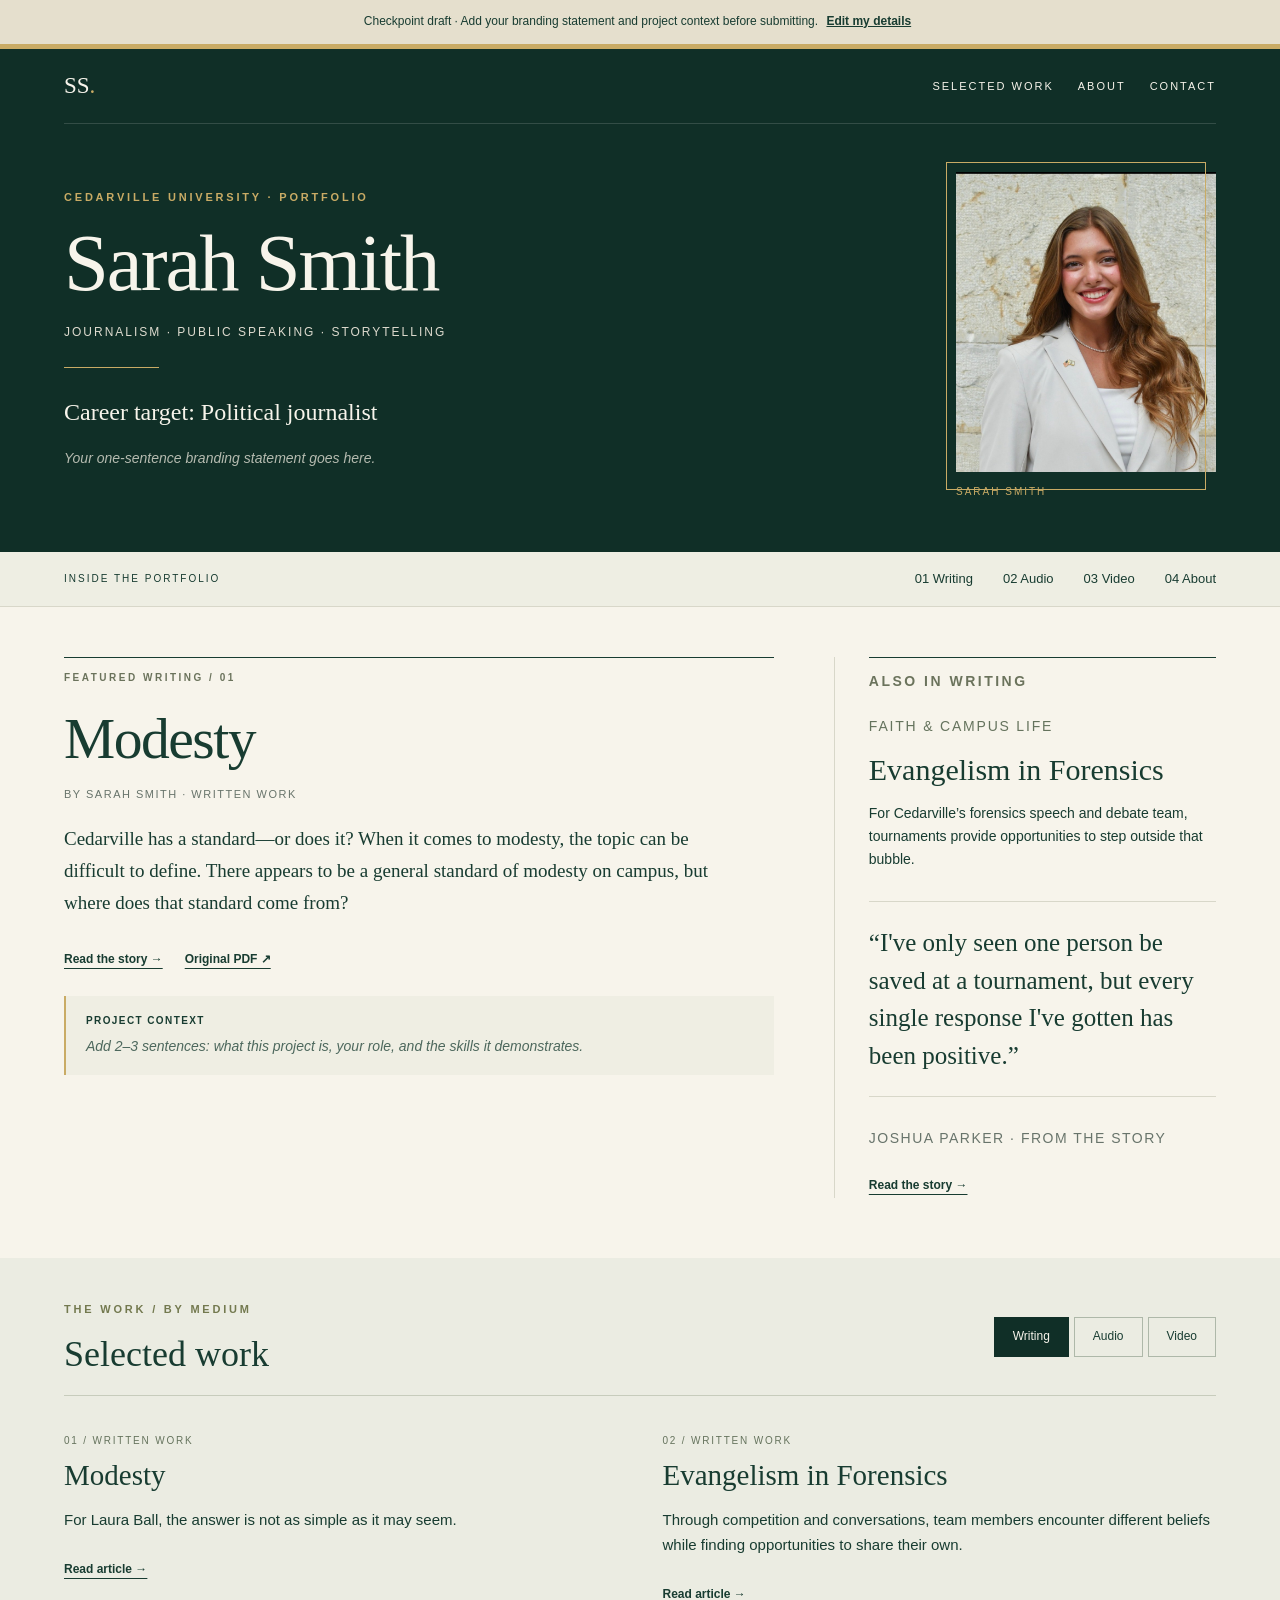
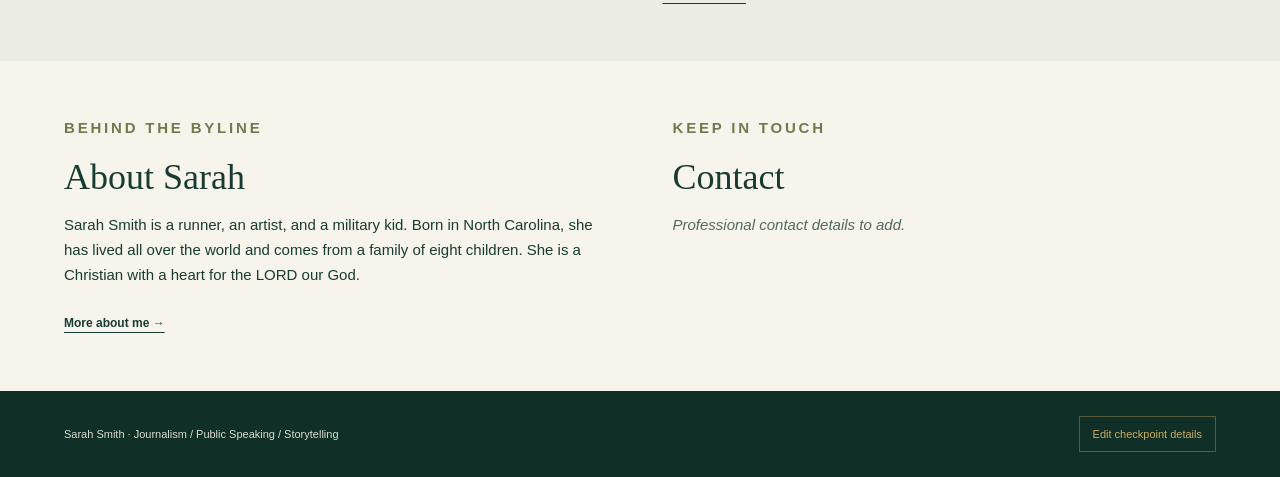
==== index.html @ ce6e9c33 "Add files via upload" ====
<!doctype html>
<html lang="en"><head><meta charset="UTF-8"><meta name="viewport" content="width=device-width,initial-scale=1"><meta name="description" content="Sarah Smith — journalism, public speaking and storytelling. Writing, radio and video portfolio."><title>Sarah Smith | Journalism & Storytelling</title><link rel="stylesheet" href="style.css"></head>
<body><a class="skip" href="#main">Skip to content</a>
<div class="draft-note" id="draft-note">Checkpoint draft · Add your branding statement and project context before submitting. <button type="button" data-edit>Edit my details</button></div>
<header class="masthead"><div class="wrap topline"><a href="#" class="wordmark">SS<span style="color:var(--gold)">.</span></a><nav aria-label="Main navigation"><a href="#work">Selected work</a><a href="about.html">About</a><a href="#contact">Contact</a></nav></div>
<div class="wrap identity"><div><p class="eyebrow">Cedarville University · Portfolio</p><h1>Sarah Smith</h1><p class="disciplines">Journalism · Public Speaking · Storytelling</p><div class="rule"></div><p class="target" data-copy="target">Career target: Political journalist</p><p class="brand" data-copy="brand"><span class="pending">Your one-sentence branding statement goes here.</span></p></div><figure class="portrait"><img src="assets/headshot.jpg" alt="Sarah Smith smiling in a professional headshot" width="1000" height="1250"><figcaption>Sarah Smith</figcaption></figure></div></header>
<div class="contents"><div class="wrap"><p>Inside the portfolio</p><nav aria-label="Content areas"><a href="#work" data-tab="writing">01 Writing</a><a href="#work" data-tab="audio">02 Audio</a><a href="#work" data-tab="video">03 Video</a><a href="about.html">04 About</a></nav></div></div>
<main id="main"><section class="wrap feature" aria-labelledby="featured-title"><article><p class="section-label">Featured writing / 01</p><h2 id="featured-title">Modesty</h2><p class="byline">By Sarah Smith · Written work</p><p class="excerpt">Cedarville has a standard—or does it? When it comes to modesty, the topic can be difficult to define. There appears to be a general standard of modesty on campus, but where does that standard come from?</p><a class="link" href="modesty.html">Read the story →</a><a class="link" href="assets/modesty.pdf" target="_blank" rel="noopener">Original PDF ↗</a><div class="context"><strong>Project context</strong><div data-copy="context"><span class="pending">Add 2–3 sentences: what this project is, your role, and the skills it demonstrates.</span></div></div></article><aside class="sidebar"><p class="section-label">Also in writing</p><p class="medium">Faith &amp; campus life</p><h3>Evangelism in Forensics</h3><p>For Cedarville’s forensics speech and debate team, tournaments provide opportunities to step outside that bubble.</p><blockquote class="quote">“I've only seen one person be saved at a tournament, but every single response I've gotten has been positive.”</blockquote><p class="byline">Joshua Parker · From the story</p><a class="link" href="evangelism-in-forensics.html">Read the story →</a></aside></section>
<section class="archive" id="work"><div class="wrap"><div class="archive-head"><div><p class="eyebrow" style="color:#73794f">The work / By medium</p><h2>Selected work</h2></div><div class="tabs" role="tablist" aria-label="Work categories"><button id="tab-writing" role="tab" aria-selected="true" aria-controls="panel-writing" data-tab="writing">Writing</button><button id="tab-audio" role="tab" aria-selected="false" aria-controls="panel-audio" tabindex="-1" data-tab="audio">Audio</button><button id="tab-video" role="tab" aria-selected="false" aria-controls="panel-video" tabindex="-1" data-tab="video">Video</button></div></div>
<div id="panel-writing" role="tabpanel" aria-labelledby="tab-writing"><div class="writing-list"><article class="work"><span class="medium">01 / Written work</span><h3>Modesty</h3><p>For Laura Ball, the answer is not as simple as it may seem.</p><a class="link" href="modesty.html">Read article →</a></article><article class="work"><span class="medium">02 / Written work</span><h3>Evangelism in Forensics</h3><p>Through competition and conversations, team members encounter different beliefs while finding opportunities to share their own.</p><a class="link" href="evangelism-in-forensics.html">Read article →</a></article></div></div>
<div id="panel-audio" role="tabpanel" aria-labelledby="tab-audio" hidden><div class="media-layout"><article class="work"><span class="medium">03 / Radio story &amp; script</span><h3>ALT 2 Recap</h3><audio controls preload="metadata" style="width:100%;margin:12px 0" aria-label="Sarah Smith’s ALT Night radio story"><source src="assets/alt-night.mp3" type="audio/mpeg">Your browser cannot play this audio. <a href="assets/alt-night.mp3">Download the radio story</a>.</audio><p class="script">Excitement is building at Cedarville University as students look forward to ALT Night Two this weekend.</p><a class="link" href="alt-night-script.html">Read the script →</a><a class="link" href="assets/alt-night-script.pdf" target="_blank" rel="noopener">Original PDF ↗</a></article><div><p class="section-label">Audio / ALT Night Two</p><p>Listen to the radio story, or read the supplied script.</p><a class="link" href="assets/alt-night.mp3" download>Download audio ↓</a></div></div></div>
<div id="panel-video" role="tabpanel" aria-labelledby="tab-video" hidden><div class="media-layout"><video controls playsinline preload="none" poster="assets/video-poster.jpg" aria-label="ALT Night Two video"><source src="assets/alt-night-video.mp4" type="video/mp4">Your browser cannot play this video. <a href="assets/alt-night-video.mp4">Download the ALT Night Two video</a>.</video><article class="work"><span class="medium">04 / Video</span><h3>ALT Night Two</h3><p>57 seconds · Video</p><p class="pending">Your role, project context, and captions still to add.</p><a class="link" href="assets/alt-night-video.mp4" download>Download video ↓</a></article></div></div>
</div></section>
<section id="about" class="wrap about"><div><p class="eyebrow" style="color:#73794f">Behind the byline</p><h2>About Sarah</h2><p data-copy="bio">Sarah Smith is a runner, an artist, and a military kid. Born in North Carolina, she has lived all over the world and comes from a family of eight children. She is a Christian with a heart for the LORD our God.</p><a class="link" href="about.html">More about me →</a></div><div id="contact"><p class="eyebrow" style="color:#73794f">Keep in touch</p><h2>Contact</h2><p id="contact-copy" class="pending">Professional contact details to add.</p><a id="email-link" class="link" hidden></a><a id="linkedin-link" class="link" target="_blank" rel="noopener" hidden>LinkedIn ↗</a></div></section></main>
<footer class="footer"><div class="wrap"><span>Sarah Smith · Journalism / Public Speaking / Storytelling</span><button type="button" data-edit>Edit checkpoint details</button></div></footer>
<dialog id="editor"><form id="details-form"><h2>Make it yours</h2><p>Add your own wording. Save updates this preview in this browser. Download updated homepage to keep the changes for publishing.</p><label for="target">Career target</label><input id="target" name="target" value="Career target: Political journalist"><label for="brand">One-sentence branding statement</label><textarea id="brand" name="brand" placeholder="Who are you, what value do you bring, and where are you headed?"></textarea><label for="context">Featured project context — 2–3 sentences</label><textarea id="context" name="context" placeholder="What is Modesty? What was your role? Which skills does it demonstrate?"></textarea><label for="bio">About you — optional for this checkpoint</label><textarea id="bio" name="bio"></textarea><label for="email">Professional email — optional</label><input type="email" id="email" name="email"><label for="linkedin">LinkedIn URL — optional</label><input type="url" id="linkedin" name="linkedin" placeholder="https://www.linkedin.com/in/..."><label for="plan">Completion plan for your Canvas comment — 2–3 sentences</label><textarea id="plan" name="plan" placeholder="What will you add or improve? When will you finish it?"></textarea><p>Your completion plan stays here for copying into Canvas; it is not displayed on the public portfolio.</p><div class="actions"><button type="submit">Save my wording</button><button type="button" class="secondary" id="download-page">Download updated homepage</button><button type="button" class="secondary" id="close-editor">Close</button></div><p id="status" role="status"></p></form></dialog>
<script type="application/json" id="portfolio-data">{"bio": "Sarah Smith is a runner, an artist, and a military kid. Born in North Carolina, she has lived all over the world and comes from a family of eight children. She is a Christian with a heart for the LORD our God."}</script>
<script>
(function(){
 const key='sarah-portfolio-checkpoint-v1';
 const embedded=JSON.parse(document.getElementById('portfolio-data').textContent);
 let saved={};try{saved=JSON.parse(localStorage.getItem(key)||'{}')}catch(e){}
 let data={target:'Career target: Political journalist',...embedded,...saved};
 const form=document.getElementById('details-form'),dialog=document.getElementById('editor');
 function render(){
  const fallback={target:'Career target: Political journalist',brand:'Your one-sentence branding statement goes here.',context:'Add 2–3 sentences: what this project is, your role, and the skills it demonstrates.',bio:'Your introduction, professional interests, and motivation can go here.'};['target','brand','context','bio'].forEach(k=>{const el=document.querySelector('[data-copy="'+k+'"]');el.textContent=data[k]||fallback[k];el.classList.toggle('pending',!data[k])});
  for(const k of ['target','brand','context','bio','email','linkedin','plan'])form.elements[k].value=data[k]||'';
  const email=document.getElementById('email-link');email.hidden=!data.email;if(data.email){email.textContent=data.email;email.href='mailto:'+data.email}
  const linked=document.getElementById('linkedin-link');let valid=false;try{const u=new URL(data.linkedin);valid=u.protocol==='https:'&&(u.hostname==='linkedin.com'||u.hostname.endsWith('.linkedin.com'))}catch(e){}linked.hidden=!valid;if(valid)linked.href=data.linkedin;
  document.getElementById('contact-copy').hidden=!!data.email||valid;
  document.getElementById('draft-note').hidden=!!data.brand&&!!data.context;
 }
 function collect(){for(const k of ['target','brand','context','bio','email','linkedin','plan'])data[k]=form.elements[k].value.trim();}
 function save(){collect();try{localStorage.setItem(key,JSON.stringify(data))}catch(e){}render();}
 document.querySelectorAll('[data-edit]').forEach(b=>b.addEventListener('click',()=>dialog.showModal()));
 document.getElementById('close-editor').onclick=()=>dialog.close();
 form.onsubmit=e=>{e.preventDefault();save();document.getElementById('status').textContent='Saved in this browser. Download the updated homepage to keep these changes for publishing.'};
 document.getElementById('download-page').onclick=()=>{save();const copy=document.documentElement.cloneNode(true);copy.querySelector('#portfolio-data').textContent=JSON.stringify(data).replace(/</g,'\u003c');copy.querySelector('#editor').removeAttribute('open');copy.querySelector('#status').textContent='';const blob=new Blob(['<!doctype html>\n'+copy.outerHTML],{type:'text/html'});const url=URL.createObjectURL(blob);const a=document.createElement('a');a.href=url;a.download='index.html';a.click();setTimeout(()=>URL.revokeObjectURL(url),1500);document.getElementById('status').textContent='Downloaded index.html. Replace the original index.html in your portfolio folder with this file.'};
 function select(name,focus){document.querySelectorAll('[role="tab"]').forEach(b=>{const on=b.dataset.tab===name;b.setAttribute('aria-selected',String(on));b.tabIndex=on?0:-1;if(on&&focus)b.focus()});document.querySelectorAll('[role="tabpanel"]').forEach(p=>p.hidden=p.id!=='panel-'+name);if(name!=='video')document.querySelector('video').pause();}
 document.querySelectorAll('[data-tab]').forEach(b=>b.addEventListener('click',()=>select(b.dataset.tab,false)));
 document.querySelector('[role="tablist"]').addEventListener('keydown',e=>{const names=['writing','audio','video'];let n=names.indexOf(document.activeElement.dataset.tab);if(e.key==='ArrowRight')n=(n+1)%3;else if(e.key==='ArrowLeft')n=(n+2)%3;else if(e.key==='Home')n=0;else if(e.key==='End')n=2;else return;e.preventDefault();select(names[n],true)});
 render();
})();
</script></body></html>
---- style.css ----
:root{--green:#102f27;--deep:#0b251f;--gold:#c9ab65;--paper:#f7f4eb;--ink:#183c31;--muted:#68746b;--line:#d8d7c9}*{box-sizing:border-box}html{scroll-behavior:smooth}body{margin:0;background:var(--paper);color:var(--ink);font-family:Arial,Helvetica,sans-serif;line-height:1.65}button,input,textarea{font:inherit}a{color:inherit;text-underline-offset:5px}button,a{touch-action:manipulation}button{cursor:pointer}a:focus-visible,button:focus-visible,input:focus-visible,textarea:focus-visible{outline:3px solid #a67e2f;outline-offset:5px}.wrap{width:min(1180px,90%);margin:auto}.masthead{background:var(--green);color:var(--paper);border-top:5px solid var(--gold)}.topline{display:flex;justify-content:space-between;align-items:center;gap:20px;padding:18px 0;border-bottom:1px solid #ffffff25;font-size:11px;letter-spacing:2px;text-transform:uppercase}.wordmark{font-family:Georgia,serif;font-size:23px;letter-spacing:0;text-decoration:none}.topline nav{display:flex;gap:24px}.topline nav a{text-decoration:none}.identity{display:grid;grid-template-columns:1fr 260px;gap:70px;padding:48px 0 52px;align-items:center}.eyebrow{font-size:11px;letter-spacing:2.8px;text-transform:uppercase;font-weight:700;color:var(--gold);margin:0 0 15px}.identity h1{font-family:Georgia,serif;font-size:clamp(54px,6.3vw,86px);font-weight:400;line-height:1.05;margin:0 0 17px;letter-spacing:-2px}.disciplines{font-size:12px;letter-spacing:2px;text-transform:uppercase;color:#dedbcf}.rule{height:1px;width:95px;background:var(--gold);margin:25px 0}.target{font-family:Georgia,serif;font-size:24px;margin:0 0 12px;font-weight:400}.brand{max-width:620px;font-size:16px;color:#edeade}.pending{font-size:14px;font-style:italic;opacity:.75}.portrait{position:relative}.portrait img{width:100%;height:300px;object-fit:cover;object-position:center 24%;display:block}.portrait:before{content:'';position:absolute;inset:-10px 10px 10px -10px;border:1px solid var(--gold);pointer-events:none}.portrait figcaption{font-size:10px;letter-spacing:2px;text-transform:uppercase;padding-top:12px;color:var(--gold)}figure{margin:0}.contents{border-bottom:1px solid var(--line);background:#eeeee3}.contents .wrap{display:flex;justify-content:space-between;align-items:center;padding:16px 0}.contents p{font-size:10px;letter-spacing:2px;text-transform:uppercase;margin:0}.contents nav{display:flex;gap:30px;font-size:13px}.contents a{text-decoration:none}.feature{display:grid;grid-template-columns:1.3fr .7fr;gap:60px;margin:50px auto 60px}.section-label{font-size:10px;letter-spacing:2.5px;text-transform:uppercase;font-weight:bold;color:#6b735c;border-top:1px solid var(--ink);padding-top:12px;margin:0 0 22px}.feature h2{font:400 clamp(37px,4.5vw,61px)/1.08 Georgia,serif;letter-spacing:-1.5px;margin:0 0 15px}.byline{font-size:11px;letter-spacing:1.5px;text-transform:uppercase;color:var(--muted)}.excerpt{font:19px/1.7 Georgia,serif;max-width:650px}.link{display:inline-block;margin:12px 22px 0 0;font-size:12px;font-weight:bold}.context{margin:24px 0 0;padding:17px 20px;border-left:2px solid var(--gold);background:#efeee3;font-size:14px}.context strong{display:block;font-size:10px;letter-spacing:1.4px;text-transform:uppercase;margin-bottom:6px}.sidebar{border-left:1px solid var(--line);padding-left:34px}.sidebar h3{font:30px/1.2 Georgia,serif;margin:10px 0}.sidebar p{font-size:14px}.quote{font:25px/1.5 Georgia,serif;margin:30px 0;padding:22px 0;border-top:1px solid var(--line);border-bottom:1px solid var(--line)}.archive{background:#ebece2;padding:42px 0 55px}.archive h2,.about h2{font:400 36px Georgia,serif;margin:0}.archive-head{display:flex;align-items:center;justify-content:space-between;gap:20px;border-bottom:1px solid #c7ccbc;margin-bottom:30px;padding-bottom:20px}.tabs{display:flex;gap:5px;flex-wrap:wrap}.tabs button{border:1px solid #aeb8a9;border-radius:0;background:transparent;padding:9px 18px;font-size:12px;color:var(--ink)}.tabs button[aria-selected=true]{background:var(--green);color:var(--paper);border-color:var(--green)}[hidden]{display:none!important}.writing-list{display:grid;grid-template-columns:1fr 1fr;gap:45px}.work h3{font:29px/1.25 Georgia,serif;margin:5px 0 12px}.work p{font-size:15px}.medium{font-size:10px;letter-spacing:1.8px;text-transform:uppercase;color:#65735d}.media-layout{display:grid;grid-template-columns:1fr 1fr;gap:40px;align-items:start}.script{font:18px/1.9 Georgia,serif;border-left:3px solid var(--gold);padding:5px 0 5px 25px;margin:10px 0}.media-layout video{width:100%;display:block;background:#102f27}.about{display:grid;grid-template-columns:1fr 1fr;gap:65px;padding:55px 0}.about p{font-size:15px}.footer{background:var(--green);color:#d9ddcf;padding:25px 0;font-size:11px}.footer .wrap{display:flex;justify-content:space-between;align-items:center;gap:20px}.footer button{background:transparent;color:var(--gold);border:1px solid #c9ab6560;padding:8px 13px;font-size:11px}.draft-note{background:#e5dfcd;padding:12px 20px;font-size:12px;text-align:center}.draft-note button{background:none;border:0;text-decoration:underline;color:var(--ink);font-weight:bold;padding:0 5px}dialog{width:min(720px,94%);max-height:90vh;border:1px solid var(--gold);padding:30px;background:var(--paper);color:var(--ink)}dialog::backdrop{background:#041d18b8}dialog h2{font:30px Georgia,serif;margin:0 0 10px}dialog p{font-size:13px}label{display:block;font-size:12px;font-weight:bold;margin:19px 0 5px}input,textarea{display:block;width:100%;background:white;border:1px solid #a9b4a6;padding:10px;color:var(--ink);font-size:14px}textarea{min-height:88px;resize:vertical}.actions{display:flex;gap:10px;flex-wrap:wrap;margin-top:25px}.actions button{border:1px solid var(--green);background:var(--green);color:white;padding:10px 16px}.actions button.secondary{background:transparent;color:var(--green)}.reader{max-width:760px;margin:50px auto;padding:0 24px}.reader h1{font:48px/1.15 Georgia,serif}.reader .article-text{white-space:pre-line;font:19px/1.85 Georgia,serif}.reader .back{font-size:12px}.skip{position:absolute;left:-10000px}.skip:focus{left:20px;top:10px;background:white;z-index:4;padding:10px}@media(max-width:700px){.topline nav{gap:15px}.topline nav a{font-size:10px}.identity{grid-template-columns:1fr 125px;gap:25px;padding:36px 0}.identity h1{font-size:48px;letter-spacing:-1px}.portrait img{height:180px}.portrait figcaption{font-size:8px;letter-spacing:1px}.disciplines{font-size:9px;letter-spacing:1px}.target{font-size:20px}.brand{font-size:14px}.contents nav{gap:18px}.contents p{display:none}.feature{grid-template-columns:1fr;gap:35px;margin-top:35px}.feature h2{font-size:44px}.sidebar{border-left:0;padding-left:0;border-top:1px solid var(--line);padding-top:25px}.quote{font-size:23px}.archive-head{display:block}.tabs{margin-top:20px}.writing-list,.media-layout,.about{grid-template-columns:1fr;gap:30px}.about{padding:40px 0}.footer .wrap{flex-wrap:wrap}}@media(max-width:400px){.identity{grid-template-columns:1fr}.portrait{width:165px}.portrait img{height:210px}.wordmark{font-size:20px}}@media(prefers-reduced-motion:reduce){html{scroll-behavior:auto}}@media print{.draft-note,.footer button,dialog{display:none}.identity{break-inside:avoid}.masthead{-webkit-print-color-adjust:exact;print-color-adjust:exact}}

.about-heading{padding:48px 0 52px}.about-heading h1{font:400 clamp(52px,7vw,86px)/1.1 Georgia,serif;margin:0 0 18px;letter-spacing:-2px}.about-heading>p:last-child{font-size:12px;letter-spacing:2px;text-transform:uppercase;color:#dfdece}.about-story{display:grid;grid-template-columns:minmax(200px,350px) 1fr;gap:80px;padding:65px 0 85px;align-items:start}.about-story figure img{width:100%;display:block}.about-story figcaption{font-size:10px;letter-spacing:2px;text-transform:uppercase;margin-top:12px;color:var(--muted)}.about-story article>p{font:22px/1.7 Georgia,serif}.about-story article>.section-label{font:700 10px/1.65 Arial,sans-serif}.about-story article>.about-lead{font:35px/1.35 Georgia,serif;margin:25px 0}.faith-statement{border-top:1px solid var(--line);border-bottom:1px solid var(--line);padding:25px 0;margin:30px 0}.faith-statement .eyebrow{color:#8a702d}.faith-statement>p:last-child{font:28px/1.5 Georgia,serif;margin:0}@media(max-width:700px){.about-story{grid-template-columns:1fr;gap:30px;padding:35px 0 50px}.about-story figure{max-width:260px}.about-story article>.about-lead{font-size:29px}.about-heading{padding:35px 0}.about-heading h1{font-size:58px}}
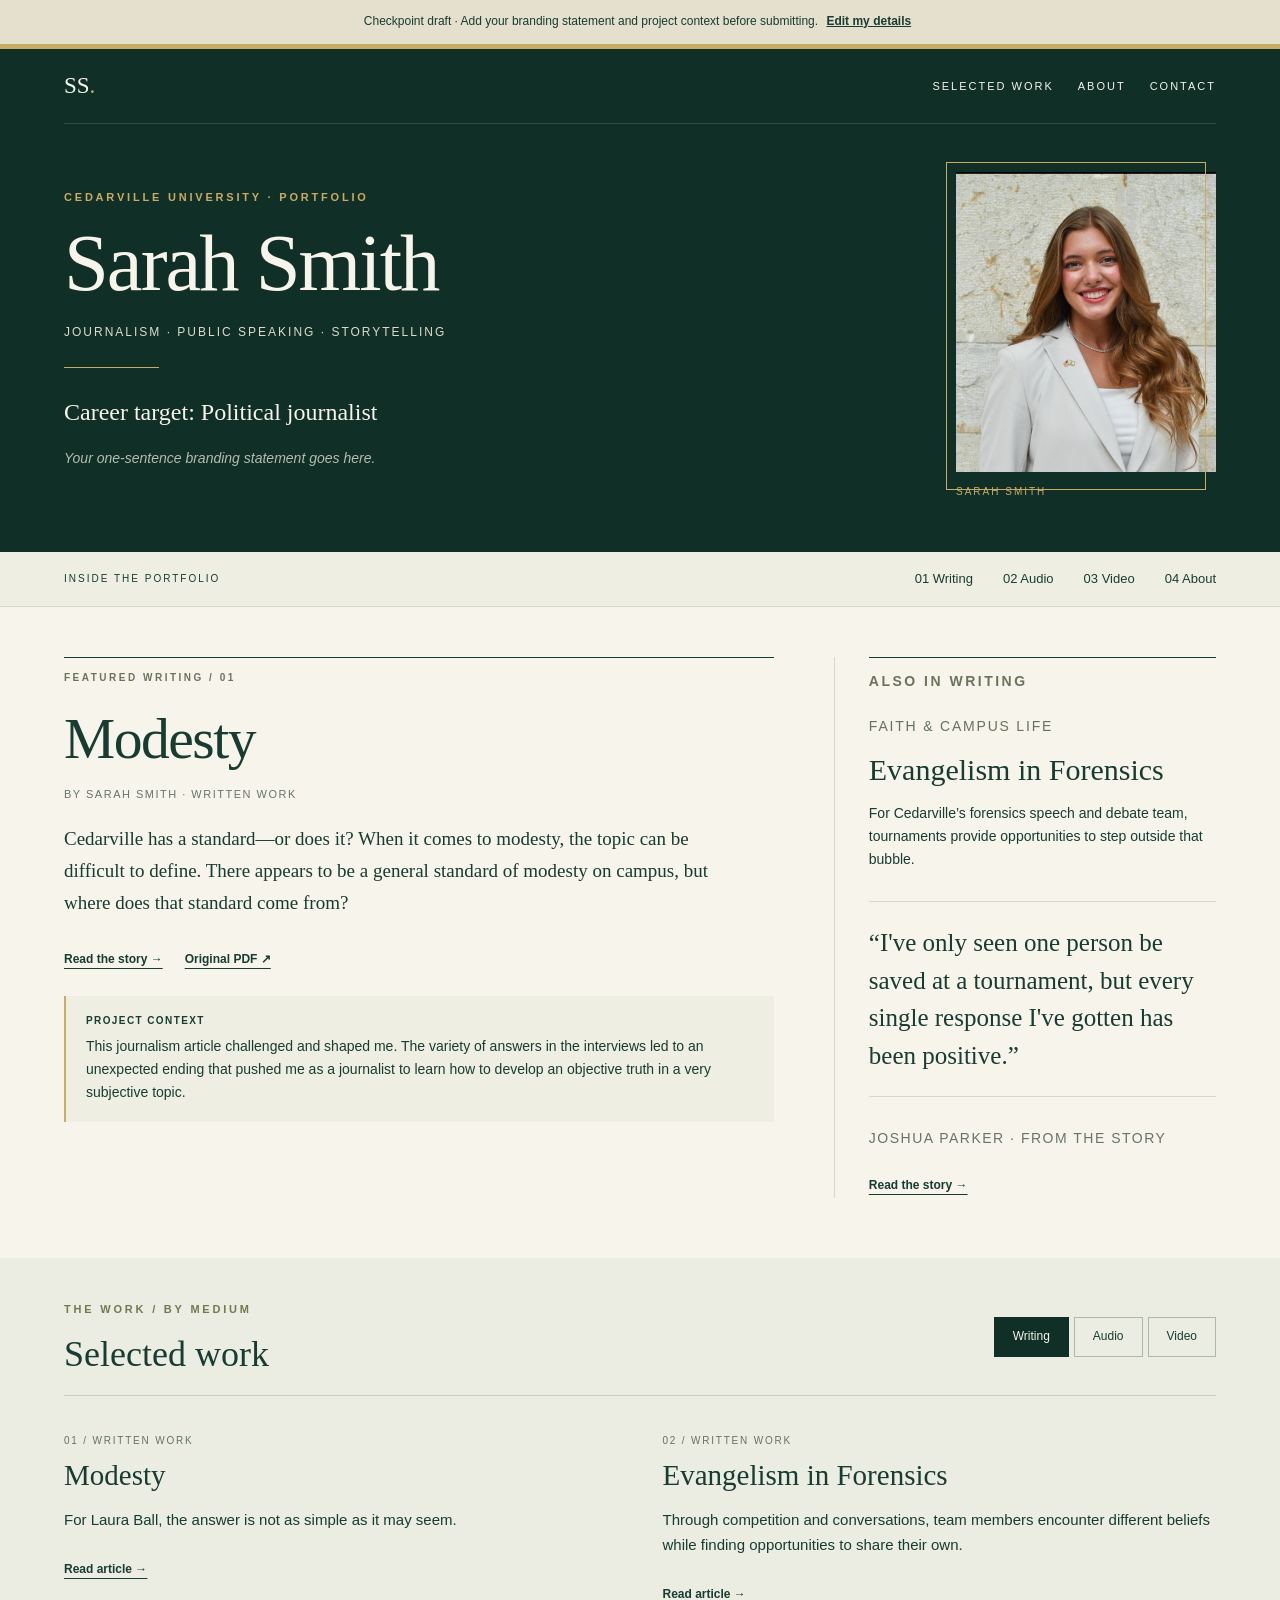
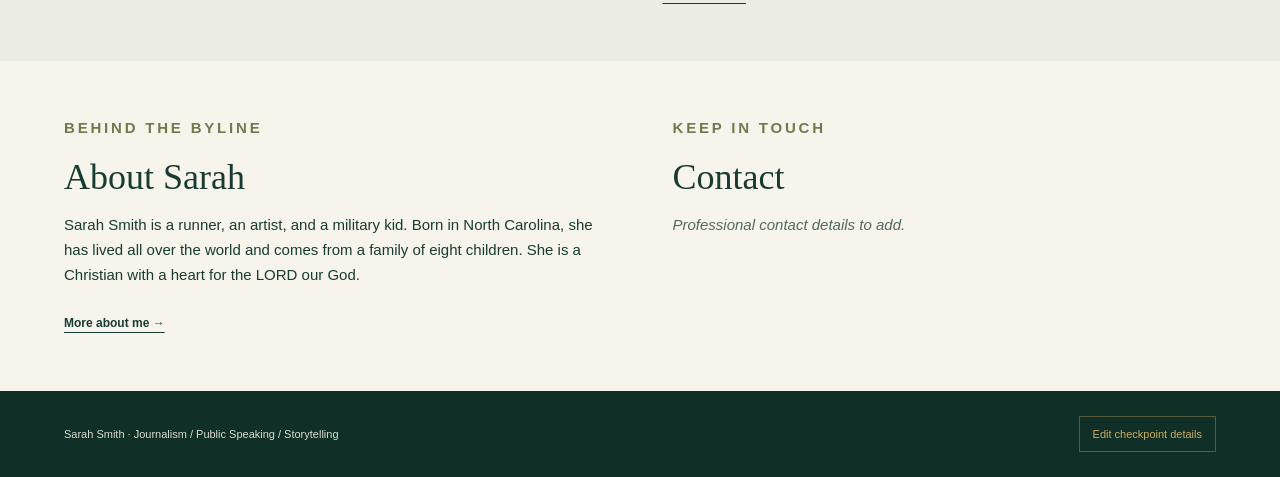
==== commit c21defa7: "Add approved Modesty project reflection" ====
--- a/index.html
+++ b/index.html
@@ -5,7 +5,7 @@
 <header class="masthead"><div class="wrap topline"><a href="#" class="wordmark">SS<span style="color:var(--gold)">.</span></a><nav aria-label="Main navigation"><a href="#work">Selected work</a><a href="about.html">About</a><a href="#contact">Contact</a></nav></div>
 <div class="wrap identity"><div><p class="eyebrow">Cedarville University · Portfolio</p><h1>Sarah Smith</h1><p class="disciplines">Journalism · Public Speaking · Storytelling</p><div class="rule"></div><p class="target" data-copy="target">Career target: Political journalist</p><p class="brand" data-copy="brand"><span class="pending">Your one-sentence branding statement goes here.</span></p></div><figure class="portrait"><img src="assets/headshot.jpg" alt="Sarah Smith smiling in a professional headshot" width="1000" height="1250"><figcaption>Sarah Smith</figcaption></figure></div></header>
 <div class="contents"><div class="wrap"><p>Inside the portfolio</p><nav aria-label="Content areas"><a href="#work" data-tab="writing">01 Writing</a><a href="#work" data-tab="audio">02 Audio</a><a href="#work" data-tab="video">03 Video</a><a href="about.html">04 About</a></nav></div></div>
-<main id="main"><section class="wrap feature" aria-labelledby="featured-title"><article><p class="section-label">Featured writing / 01</p><h2 id="featured-title">Modesty</h2><p class="byline">By Sarah Smith · Written work</p><p class="excerpt">Cedarville has a standard—or does it? When it comes to modesty, the topic can be difficult to define. There appears to be a general standard of modesty on campus, but where does that standard come from?</p><a class="link" href="modesty.html">Read the story →</a><a class="link" href="assets/modesty.pdf" target="_blank" rel="noopener">Original PDF ↗</a><div class="context"><strong>Project context</strong><div data-copy="context"><span class="pending">Add 2–3 sentences: what this project is, your role, and the skills it demonstrates.</span></div></div></article><aside class="sidebar"><p class="section-label">Also in writing</p><p class="medium">Faith &amp; campus life</p><h3>Evangelism in Forensics</h3><p>For Cedarville’s forensics speech and debate team, tournaments provide opportunities to step outside that bubble.</p><blockquote class="quote">“I've only seen one person be saved at a tournament, but every single response I've gotten has been positive.”</blockquote><p class="byline">Joshua Parker · From the story</p><a class="link" href="evangelism-in-forensics.html">Read the story →</a></aside></section>
+<main id="main"><section class="wrap feature" aria-labelledby="featured-title"><article><p class="section-label">Featured writing / 01</p><h2 id="featured-title">Modesty</h2><p class="byline">By Sarah Smith · Written work</p><p class="excerpt">Cedarville has a standard—or does it? When it comes to modesty, the topic can be difficult to define. There appears to be a general standard of modesty on campus, but where does that standard come from?</p><a class="link" href="modesty.html">Read the story →</a><a class="link" href="assets/modesty.pdf" target="_blank" rel="noopener">Original PDF ↗</a><div class="context"><strong>Project context</strong><div data-copy="context">This journalism article challenged and shaped me. The variety of answers in the interviews led to an unexpected ending that pushed me as a journalist to learn how to develop an objective truth in a very subjective topic.</div></div></article><aside class="sidebar"><p class="section-label">Also in writing</p><p class="medium">Faith &amp; campus life</p><h3>Evangelism in Forensics</h3><p>For Cedarville’s forensics speech and debate team, tournaments provide opportunities to step outside that bubble.</p><blockquote class="quote">“I've only seen one person be saved at a tournament, but every single response I've gotten has been positive.”</blockquote><p class="byline">Joshua Parker · From the story</p><a class="link" href="evangelism-in-forensics.html">Read the story →</a></aside></section>
 <section class="archive" id="work"><div class="wrap"><div class="archive-head"><div><p class="eyebrow" style="color:#73794f">The work / By medium</p><h2>Selected work</h2></div><div class="tabs" role="tablist" aria-label="Work categories"><button id="tab-writing" role="tab" aria-selected="true" aria-controls="panel-writing" data-tab="writing">Writing</button><button id="tab-audio" role="tab" aria-selected="false" aria-controls="panel-audio" tabindex="-1" data-tab="audio">Audio</button><button id="tab-video" role="tab" aria-selected="false" aria-controls="panel-video" tabindex="-1" data-tab="video">Video</button></div></div>
 <div id="panel-writing" role="tabpanel" aria-labelledby="tab-writing"><div class="writing-list"><article class="work"><span class="medium">01 / Written work</span><h3>Modesty</h3><p>For Laura Ball, the answer is not as simple as it may seem.</p><a class="link" href="modesty.html">Read article →</a></article><article class="work"><span class="medium">02 / Written work</span><h3>Evangelism in Forensics</h3><p>Through competition and conversations, team members encounter different beliefs while finding opportunities to share their own.</p><a class="link" href="evangelism-in-forensics.html">Read article →</a></article></div></div>
 <div id="panel-audio" role="tabpanel" aria-labelledby="tab-audio" hidden><div class="media-layout"><article class="work"><span class="medium">03 / Radio story &amp; script</span><h3>ALT 2 Recap</h3><audio controls preload="metadata" style="width:100%;margin:12px 0" aria-label="Sarah Smith’s ALT Night radio story"><source src="assets/alt-night.mp3" type="audio/mpeg">Your browser cannot play this audio. <a href="assets/alt-night.mp3">Download the radio story</a>.</audio><p class="script">Excitement is building at Cedarville University as students look forward to ALT Night Two this weekend.</p><a class="link" href="alt-night-script.html">Read the script →</a><a class="link" href="assets/alt-night-script.pdf" target="_blank" rel="noopener">Original PDF ↗</a></article><div><p class="section-label">Audio / ALT Night Two</p><p>Listen to the radio story, or read the supplied script.</p><a class="link" href="assets/alt-night.mp3" download>Download audio ↓</a></div></div></div>
@@ -14,7 +14,7 @@
 <section id="about" class="wrap about"><div><p class="eyebrow" style="color:#73794f">Behind the byline</p><h2>About Sarah</h2><p data-copy="bio">Sarah Smith is a runner, an artist, and a military kid. Born in North Carolina, she has lived all over the world and comes from a family of eight children. She is a Christian with a heart for the LORD our God.</p><a class="link" href="about.html">More about me →</a></div><div id="contact"><p class="eyebrow" style="color:#73794f">Keep in touch</p><h2>Contact</h2><p id="contact-copy" class="pending">Professional contact details to add.</p><a id="email-link" class="link" hidden></a><a id="linkedin-link" class="link" target="_blank" rel="noopener" hidden>LinkedIn ↗</a></div></section></main>
 <footer class="footer"><div class="wrap"><span>Sarah Smith · Journalism / Public Speaking / Storytelling</span><button type="button" data-edit>Edit checkpoint details</button></div></footer>
 <dialog id="editor"><form id="details-form"><h2>Make it yours</h2><p>Add your own wording. Save updates this preview in this browser. Download updated homepage to keep the changes for publishing.</p><label for="target">Career target</label><input id="target" name="target" value="Career target: Political journalist"><label for="brand">One-sentence branding statement</label><textarea id="brand" name="brand" placeholder="Who are you, what value do you bring, and where are you headed?"></textarea><label for="context">Featured project context — 2–3 sentences</label><textarea id="context" name="context" placeholder="What is Modesty? What was your role? Which skills does it demonstrate?"></textarea><label for="bio">About you — optional for this checkpoint</label><textarea id="bio" name="bio"></textarea><label for="email">Professional email — optional</label><input type="email" id="email" name="email"><label for="linkedin">LinkedIn URL — optional</label><input type="url" id="linkedin" name="linkedin" placeholder="https://www.linkedin.com/in/..."><label for="plan">Completion plan for your Canvas comment — 2–3 sentences</label><textarea id="plan" name="plan" placeholder="What will you add or improve? When will you finish it?"></textarea><p>Your completion plan stays here for copying into Canvas; it is not displayed on the public portfolio.</p><div class="actions"><button type="submit">Save my wording</button><button type="button" class="secondary" id="download-page">Download updated homepage</button><button type="button" class="secondary" id="close-editor">Close</button></div><p id="status" role="status"></p></form></dialog>
-<script type="application/json" id="portfolio-data">{"bio": "Sarah Smith is a runner, an artist, and a military kid. Born in North Carolina, she has lived all over the world and comes from a family of eight children. She is a Christian with a heart for the LORD our God."}</script>
+<script type="application/json" id="portfolio-data">{"bio":"Sarah Smith is a runner, an artist, and a military kid. Born in North Carolina, she has lived all over the world and comes from a family of eight children. She is a Christian with a heart for the LORD our God.","context":"This journalism article challenged and shaped me. The variety of answers in the interviews led to an unexpected ending that pushed me as a journalist to learn how to develop an objective truth in a very subjective topic."}</script>
 <script>
 (function(){
  const key='sarah-portfolio-checkpoint-v1';
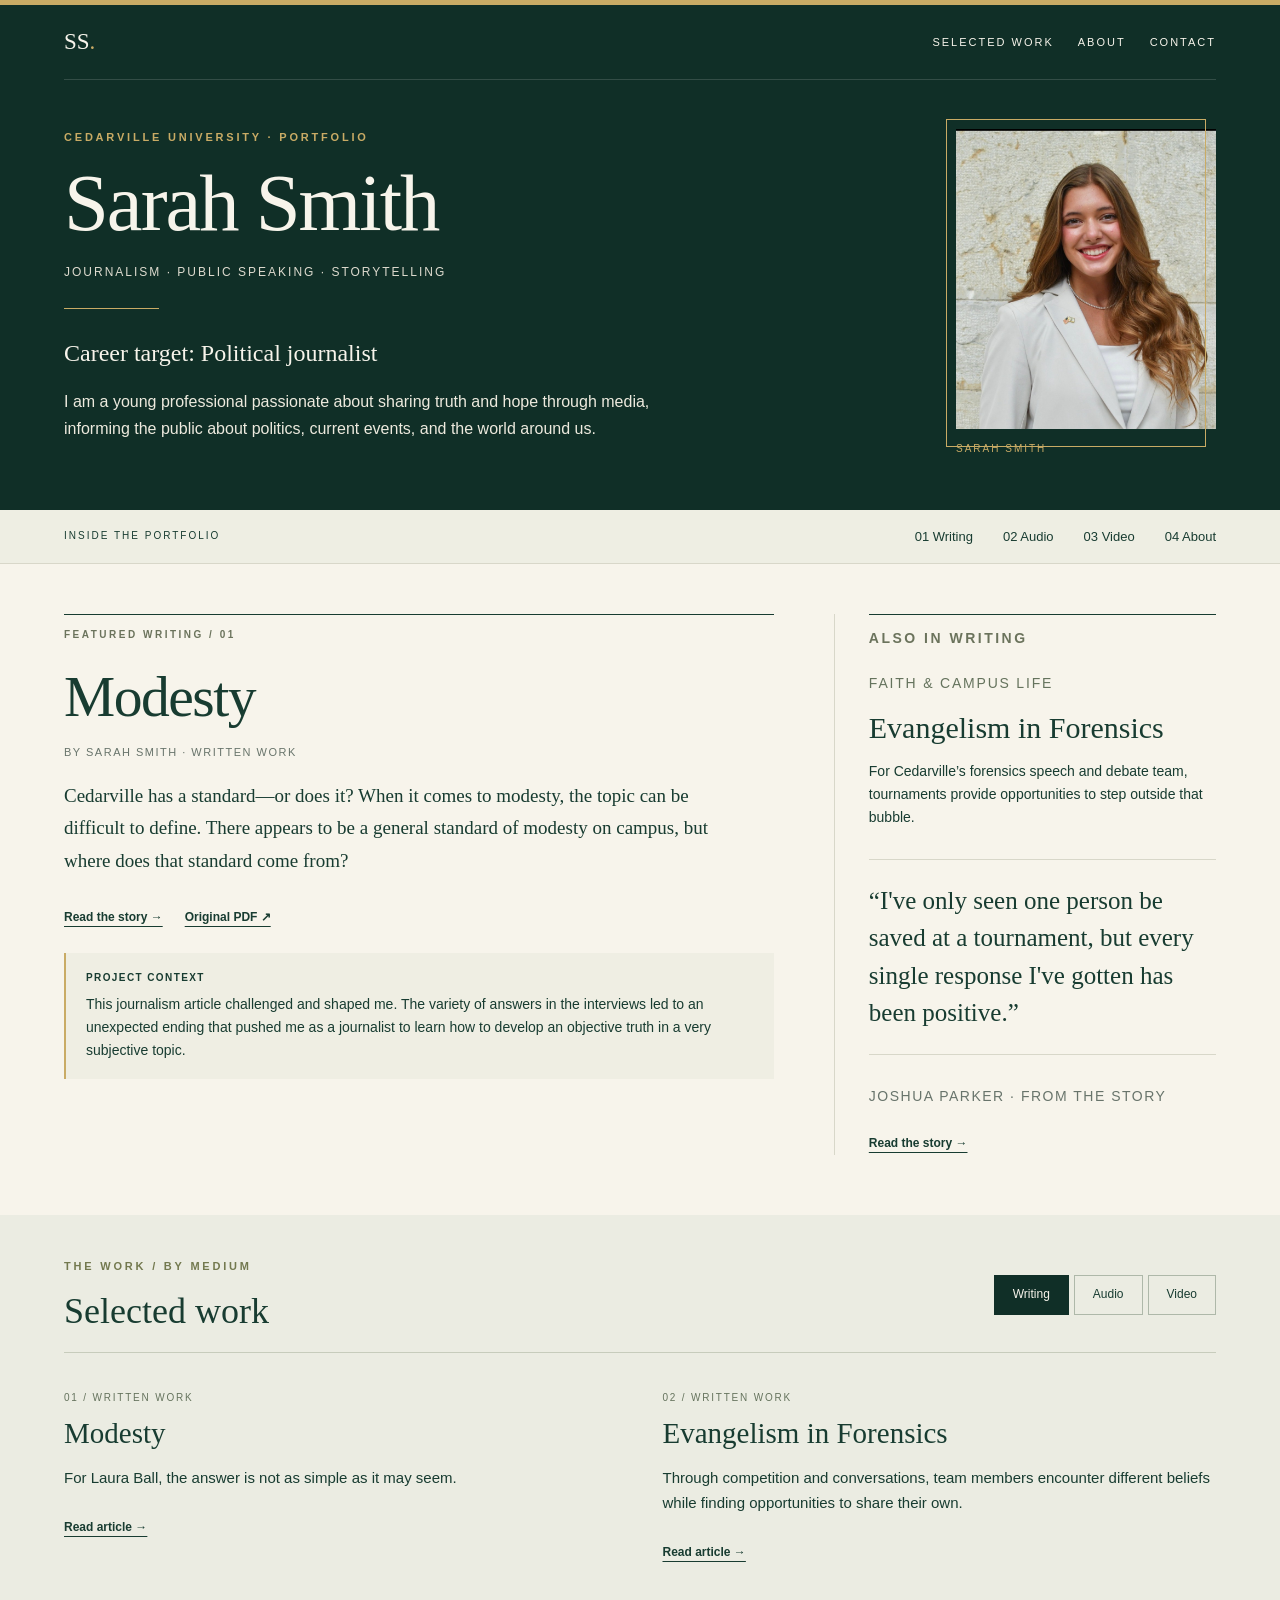
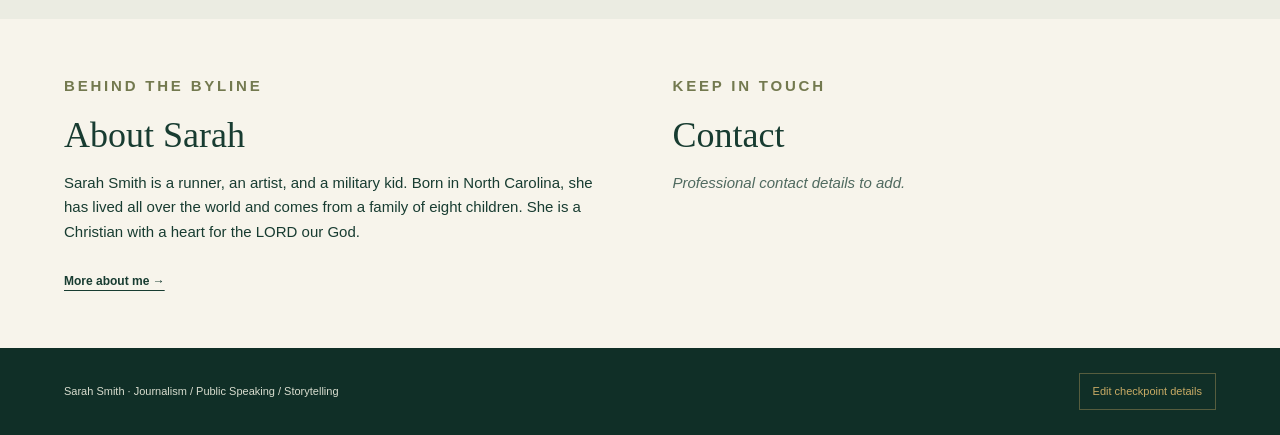
==== commit e0f3d115: "Add approved branding statement to homepage" ====
--- a/index.html
+++ b/index.html
@@ -3,7 +3,7 @@
 <body><a class="skip" href="#main">Skip to content</a>
 <div class="draft-note" id="draft-note">Checkpoint draft · Add your branding statement and project context before submitting. <button type="button" data-edit>Edit my details</button></div>
 <header class="masthead"><div class="wrap topline"><a href="#" class="wordmark">SS<span style="color:var(--gold)">.</span></a><nav aria-label="Main navigation"><a href="#work">Selected work</a><a href="about.html">About</a><a href="#contact">Contact</a></nav></div>
-<div class="wrap identity"><div><p class="eyebrow">Cedarville University · Portfolio</p><h1>Sarah Smith</h1><p class="disciplines">Journalism · Public Speaking · Storytelling</p><div class="rule"></div><p class="target" data-copy="target">Career target: Political journalist</p><p class="brand" data-copy="brand"><span class="pending">Your one-sentence branding statement goes here.</span></p></div><figure class="portrait"><img src="assets/headshot.jpg" alt="Sarah Smith smiling in a professional headshot" width="1000" height="1250"><figcaption>Sarah Smith</figcaption></figure></div></header>
+<div class="wrap identity"><div><p class="eyebrow">Cedarville University · Portfolio</p><h1>Sarah Smith</h1><p class="disciplines">Journalism · Public Speaking · Storytelling</p><div class="rule"></div><p class="target" data-copy="target">Career target: Political journalist</p><p class="brand" data-copy="brand">I am a young professional passionate about sharing truth and hope through media, informing the public about politics, current events, and the world around us.</p></div><figure class="portrait"><img src="assets/headshot.jpg" alt="Sarah Smith smiling in a professional headshot" width="1000" height="1250"><figcaption>Sarah Smith</figcaption></figure></div></header>
 <div class="contents"><div class="wrap"><p>Inside the portfolio</p><nav aria-label="Content areas"><a href="#work" data-tab="writing">01 Writing</a><a href="#work" data-tab="audio">02 Audio</a><a href="#work" data-tab="video">03 Video</a><a href="about.html">04 About</a></nav></div></div>
 <main id="main"><section class="wrap feature" aria-labelledby="featured-title"><article><p class="section-label">Featured writing / 01</p><h2 id="featured-title">Modesty</h2><p class="byline">By Sarah Smith · Written work</p><p class="excerpt">Cedarville has a standard—or does it? When it comes to modesty, the topic can be difficult to define. There appears to be a general standard of modesty on campus, but where does that standard come from?</p><a class="link" href="modesty.html">Read the story →</a><a class="link" href="assets/modesty.pdf" target="_blank" rel="noopener">Original PDF ↗</a><div class="context"><strong>Project context</strong><div data-copy="context">This journalism article challenged and shaped me. The variety of answers in the interviews led to an unexpected ending that pushed me as a journalist to learn how to develop an objective truth in a very subjective topic.</div></div></article><aside class="sidebar"><p class="section-label">Also in writing</p><p class="medium">Faith &amp; campus life</p><h3>Evangelism in Forensics</h3><p>For Cedarville’s forensics speech and debate team, tournaments provide opportunities to step outside that bubble.</p><blockquote class="quote">“I've only seen one person be saved at a tournament, but every single response I've gotten has been positive.”</blockquote><p class="byline">Joshua Parker · From the story</p><a class="link" href="evangelism-in-forensics.html">Read the story →</a></aside></section>
 <section class="archive" id="work"><div class="wrap"><div class="archive-head"><div><p class="eyebrow" style="color:#73794f">The work / By medium</p><h2>Selected work</h2></div><div class="tabs" role="tablist" aria-label="Work categories"><button id="tab-writing" role="tab" aria-selected="true" aria-controls="panel-writing" data-tab="writing">Writing</button><button id="tab-audio" role="tab" aria-selected="false" aria-controls="panel-audio" tabindex="-1" data-tab="audio">Audio</button><button id="tab-video" role="tab" aria-selected="false" aria-controls="panel-video" tabindex="-1" data-tab="video">Video</button></div></div>
@@ -14,7 +14,7 @@
 <section id="about" class="wrap about"><div><p class="eyebrow" style="color:#73794f">Behind the byline</p><h2>About Sarah</h2><p data-copy="bio">Sarah Smith is a runner, an artist, and a military kid. Born in North Carolina, she has lived all over the world and comes from a family of eight children. She is a Christian with a heart for the LORD our God.</p><a class="link" href="about.html">More about me →</a></div><div id="contact"><p class="eyebrow" style="color:#73794f">Keep in touch</p><h2>Contact</h2><p id="contact-copy" class="pending">Professional contact details to add.</p><a id="email-link" class="link" hidden></a><a id="linkedin-link" class="link" target="_blank" rel="noopener" hidden>LinkedIn ↗</a></div></section></main>
 <footer class="footer"><div class="wrap"><span>Sarah Smith · Journalism / Public Speaking / Storytelling</span><button type="button" data-edit>Edit checkpoint details</button></div></footer>
 <dialog id="editor"><form id="details-form"><h2>Make it yours</h2><p>Add your own wording. Save updates this preview in this browser. Download updated homepage to keep the changes for publishing.</p><label for="target">Career target</label><input id="target" name="target" value="Career target: Political journalist"><label for="brand">One-sentence branding statement</label><textarea id="brand" name="brand" placeholder="Who are you, what value do you bring, and where are you headed?"></textarea><label for="context">Featured project context — 2–3 sentences</label><textarea id="context" name="context" placeholder="What is Modesty? What was your role? Which skills does it demonstrate?"></textarea><label for="bio">About you — optional for this checkpoint</label><textarea id="bio" name="bio"></textarea><label for="email">Professional email — optional</label><input type="email" id="email" name="email"><label for="linkedin">LinkedIn URL — optional</label><input type="url" id="linkedin" name="linkedin" placeholder="https://www.linkedin.com/in/..."><label for="plan">Completion plan for your Canvas comment — 2–3 sentences</label><textarea id="plan" name="plan" placeholder="What will you add or improve? When will you finish it?"></textarea><p>Your completion plan stays here for copying into Canvas; it is not displayed on the public portfolio.</p><div class="actions"><button type="submit">Save my wording</button><button type="button" class="secondary" id="download-page">Download updated homepage</button><button type="button" class="secondary" id="close-editor">Close</button></div><p id="status" role="status"></p></form></dialog>
-<script type="application/json" id="portfolio-data">{"bio":"Sarah Smith is a runner, an artist, and a military kid. Born in North Carolina, she has lived all over the world and comes from a family of eight children. She is a Christian with a heart for the LORD our God.","context":"This journalism article challenged and shaped me. The variety of answers in the interviews led to an unexpected ending that pushed me as a journalist to learn how to develop an objective truth in a very subjective topic."}</script>
+<script type="application/json" id="portfolio-data">{"bio":"Sarah Smith is a runner, an artist, and a military kid. Born in North Carolina, she has lived all over the world and comes from a family of eight children. She is a Christian with a heart for the LORD our God.","context":"This journalism article challenged and shaped me. The variety of answers in the interviews led to an unexpected ending that pushed me as a journalist to learn how to develop an objective truth in a very subjective topic.","brand":"I am a young professional passionate about sharing truth and hope through media, informing the public about politics, current events, and the world around us."}</script>
 <script>
 (function(){
  const key='sarah-portfolio-checkpoint-v1';
